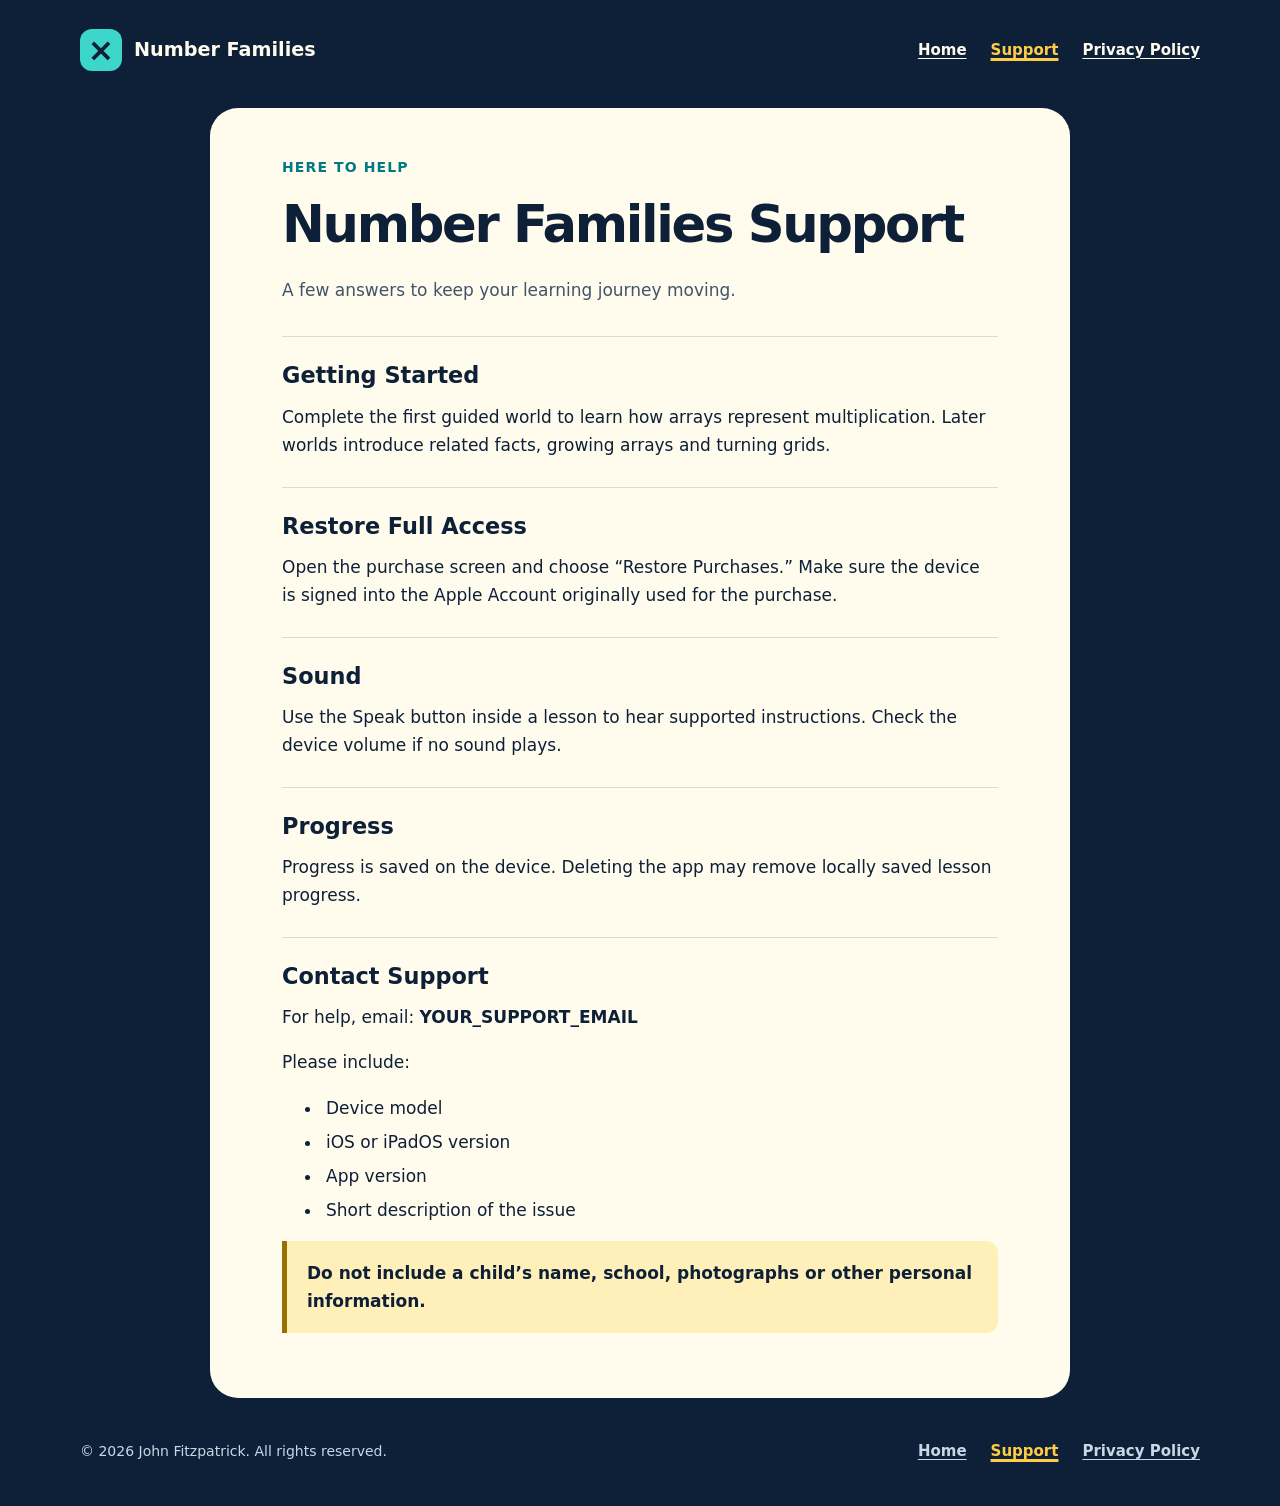
==== support.html @ db4ec95f "Add files via upload" ====
<!doctype html>
<html lang="en">
<head>
  <meta charset="utf-8">
  <meta name="viewport" content="width=device-width, initial-scale=1">
  <meta name="description" content="Getting started, restoring purchases, sound, progress and contact information for Number Families.">
  <title>Number Families Support</title>
  <link rel="stylesheet" href="styles.css">
  <link rel="icon" href="data:image/svg+xml,%3Csvg xmlns='http://www.w3.org/2000/svg' viewBox='0 0 32 32'%3E%3Crect width='32' height='32' rx='8' fill='%230d2038'/%3E%3Cpath d='M7 7h7v7H7zm11 0h7v7h-7zM7 18h7v7H7z' fill='%233dd6cb'/%3E%3Cpath d='M18 18h7v7h-7z' fill='%23ffcc45'/%3E%3C/svg%3E">
</head>
<body>
  <a class="skip-link" href="#main">Skip to content</a>
  <header class="site-header wrap">
    <a class="brand" href="index.html"><span class="brand-mark" aria-hidden="true">×</span> Number Families</a>
    <nav aria-label="Main navigation"><a href="index.html">Home</a><a href="support.html" aria-current="page">Support</a><a href="privacy.html">Privacy Policy</a></nav>
  </header>
  <main id="main" class="wrap" tabindex="-1">
    <article class="card document">
      <p class="eyebrow">Here to help</p>
      <h1>Number Families Support</h1>
      <p class="lead">A few answers to keep your learning journey moving.</p>
      <section><h2>Getting Started</h2><p>Complete the first guided world to learn how arrays represent multiplication. Later worlds introduce related facts, growing arrays and turning grids.</p></section>
      <section><h2>Restore Full Access</h2><p>Open the purchase screen and choose “Restore Purchases.” Make sure the device is signed into the Apple Account originally used for the purchase.</p></section>
      <section><h2>Sound</h2><p>Use the Speak button inside a lesson to hear supported instructions. Check the device volume if no sound plays.</p></section>
      <section><h2>Progress</h2><p>Progress is saved on the device. Deleting the app may remove locally saved lesson progress.</p></section>
      <section class="contact"><h2>Contact Support</h2><p>For help, email: <strong class="email-placeholder">YOUR_SUPPORT_EMAIL</strong></p><p>Please include:</p><ul><li>Device model</li><li>iOS or iPadOS version</li><li>App version</li><li>Short description of the issue</li></ul><p class="notice"><strong>Do not include a child’s name, school, photographs or other personal information.</strong></p></section>
    </article></main>
  <footer class="site-footer wrap">
    <p>© 2026 John Fitzpatrick. All rights reserved.</p>
    <nav aria-label="Footer navigation"><a href="index.html">Home</a><a href="support.html" aria-current="page">Support</a><a href="privacy.html">Privacy Policy</a></nav>
  </footer>
</body>
</html>
---- styles.css ----
/* Number Families: self-contained, no external assets or fonts. */
:root { color-scheme: light; --navy:#0d2038; --cream:#fffbed; --teal:#007a83; --turquoise:#3dd6cb; --yellow:#ffcc45; --muted:#42546a; }
* { box-sizing:border-box; }
body { margin:0; background:var(--navy); color:var(--cream); font-family:ui-rounded,"SF Pro Rounded",system-ui,-apple-system,BlinkMacSystemFont,"Segoe UI",sans-serif; font-size:1.0625rem; line-height:1.65; }
.wrap { width:min(1120px,calc(100% - 48px)); margin-inline:auto; }
a { color:inherit; text-underline-offset:.22em; }
a:hover { text-decoration-thickness:2px; }
a:focus-visible { outline:3px solid var(--yellow); outline-offset:5px; border-radius:4px; }
.card a:focus-visible { outline-color:var(--teal); }
.skip-link { position:absolute; top:8px; left:16px; z-index:5; padding:12px 20px; background:var(--yellow); color:var(--navy); transform:translateY(-160%); }
.skip-link:focus { transform:translateY(0); }
.site-header { display:flex; align-items:center; justify-content:space-between; gap:24px; padding-block:28px 36px; }
.brand { display:inline-flex; align-items:center; gap:12px; font-weight:800; font-size:1.2rem; text-decoration:none; }
.brand-mark { display:grid; place-items:center; background:var(--turquoise); color:var(--navy); width:42px; height:42px; border-radius:12px; font-size:2rem; flex-shrink:0; line-height:1; }
nav { display:flex; flex-wrap:wrap; gap:8px 24px; }
nav a { display:inline-flex; align-items:center; min-height:44px; font-weight:600; font-size:.9375rem; }
nav a[aria-current="page"] { color:var(--yellow); text-decoration-thickness:3px; }
.card { background:var(--cream); color:var(--navy); border-radius:28px; }
.hero { display:grid; grid-template-columns:1.2fr 1fr; gap:48px; align-items:center; padding:60px 48px; border-top:6px solid var(--yellow); }
.eyebrow { margin:0 0 18px; color:var(--teal); font-weight:800; font-size:.875rem; letter-spacing:.08em; text-transform:uppercase; }
h1 { font-size:clamp(2.2rem,5vw,3.8rem); line-height:1.08; letter-spacing:-.045em; margin:0 0 24px; overflow-wrap:break-word; }
.tagline { font-size:clamp(1.4rem,2.7vw,1.9rem); line-height:1.35; font-weight:700; margin:0 0 24px; }
.intro { color:var(--muted); margin:0; }
.actions { display:flex; flex-wrap:wrap; gap:12px; margin-top:32px; }
.button { min-height:48px; padding:12px 24px; border-radius:12px; font-weight:750; text-decoration:none; display:inline-flex; align-items:center; justify-content:center; gap:24px; border:2px solid var(--teal); }
.primary { background:var(--teal); color:white; }
.secondary { color:var(--teal); }
.button:hover { box-shadow:0 0 0 2px var(--teal); }
.math-art { background:#e1f2e9; border-radius:22px; padding:32px; transform:rotate(2deg); }
.art-label { display:block; color:var(--muted); font-weight:650; font-size:1rem; line-height:1.5; margin-bottom:28px; }
.array { display:grid; grid-template-columns:repeat(5,minmax(0,1fr)); gap:6px; }
.array span { aspect-ratio:1; background:var(--teal); border-radius:7px; }
.array span:nth-child(n+11) { background:var(--yellow); border:2px solid #94700b; }
.equation { font-size:clamp(1.4rem,3vw,2.4rem); font-weight:850; text-align:center; margin:24px 0 0; }
.equation span { background:var(--yellow); padding:2px 10px; border-radius:10px; }
.features { display:grid; grid-template-columns:repeat(3,minmax(0,1fr)); gap:24px; padding:36px 12px; }
.feature { position:relative; padding-left:24px; }
.feature-dot { position:absolute; left:0; top:12px; width:9px; height:9px; background:var(--yellow); border-radius:3px; }
.feature h2 { margin:0; font-size:1.1rem; }
.feature p { margin:4px 0 0; font-size:.95rem; color:#c7d7e5; }
.document { max-width:860px; margin-inline:auto; padding:48px clamp(24px,6vw,72px); }
.document h1 { font-size:clamp(2rem,4.5vw,3.2rem); }
.lead { color:var(--muted); margin:0 0 32px; }
.document section { border-top:1px solid #d6dcd3; padding-top:24px; margin-top:28px; }
h2 { font-size:1.4rem; line-height:1.3; margin:0 0 12px; }
.document p { margin-top:0; }
.document a { color:var(--teal); font-weight:650; }
.document li { padding-left:4px; margin-bottom:6px; }
.notice { padding:18px 20px; border-left:5px solid #997000; background:#fff0ba; border-radius:0 12px 12px 0; }
.email-placeholder { overflow-wrap:anywhere; }
.site-footer { display:flex; flex-wrap:wrap; justify-content:space-between; align-items:center; gap:12px 28px; padding-block:32px; color:#c7d7e5; font-size:.875rem; }
.site-footer p { margin:0; }
@media (max-width:760px) { .site-header { align-items:flex-start; flex-direction:column; gap:12px; padding-block:24px; } .hero { grid-template-columns:1fr; padding:32px 24px; gap:32px; } .math-art { width:min(100%,360px); justify-self:center; transform:none; } .features { grid-template-columns:1fr; gap:22px; } .document { padding:32px 24px; } }
@media (max-width:380px) { .wrap { width:calc(100% - 28px); } nav { gap:4px 16px; } .actions { flex-direction:column; } .math-art { padding:22px; } .hero,.document { padding-inline:20px; } }
@media print { body { background:white; color:black; } .site-header,.site-footer,.actions,.skip-link { display:none; } .wrap { width:100%; } .card { padding:0; border:0; } .document { max-width:none; } }
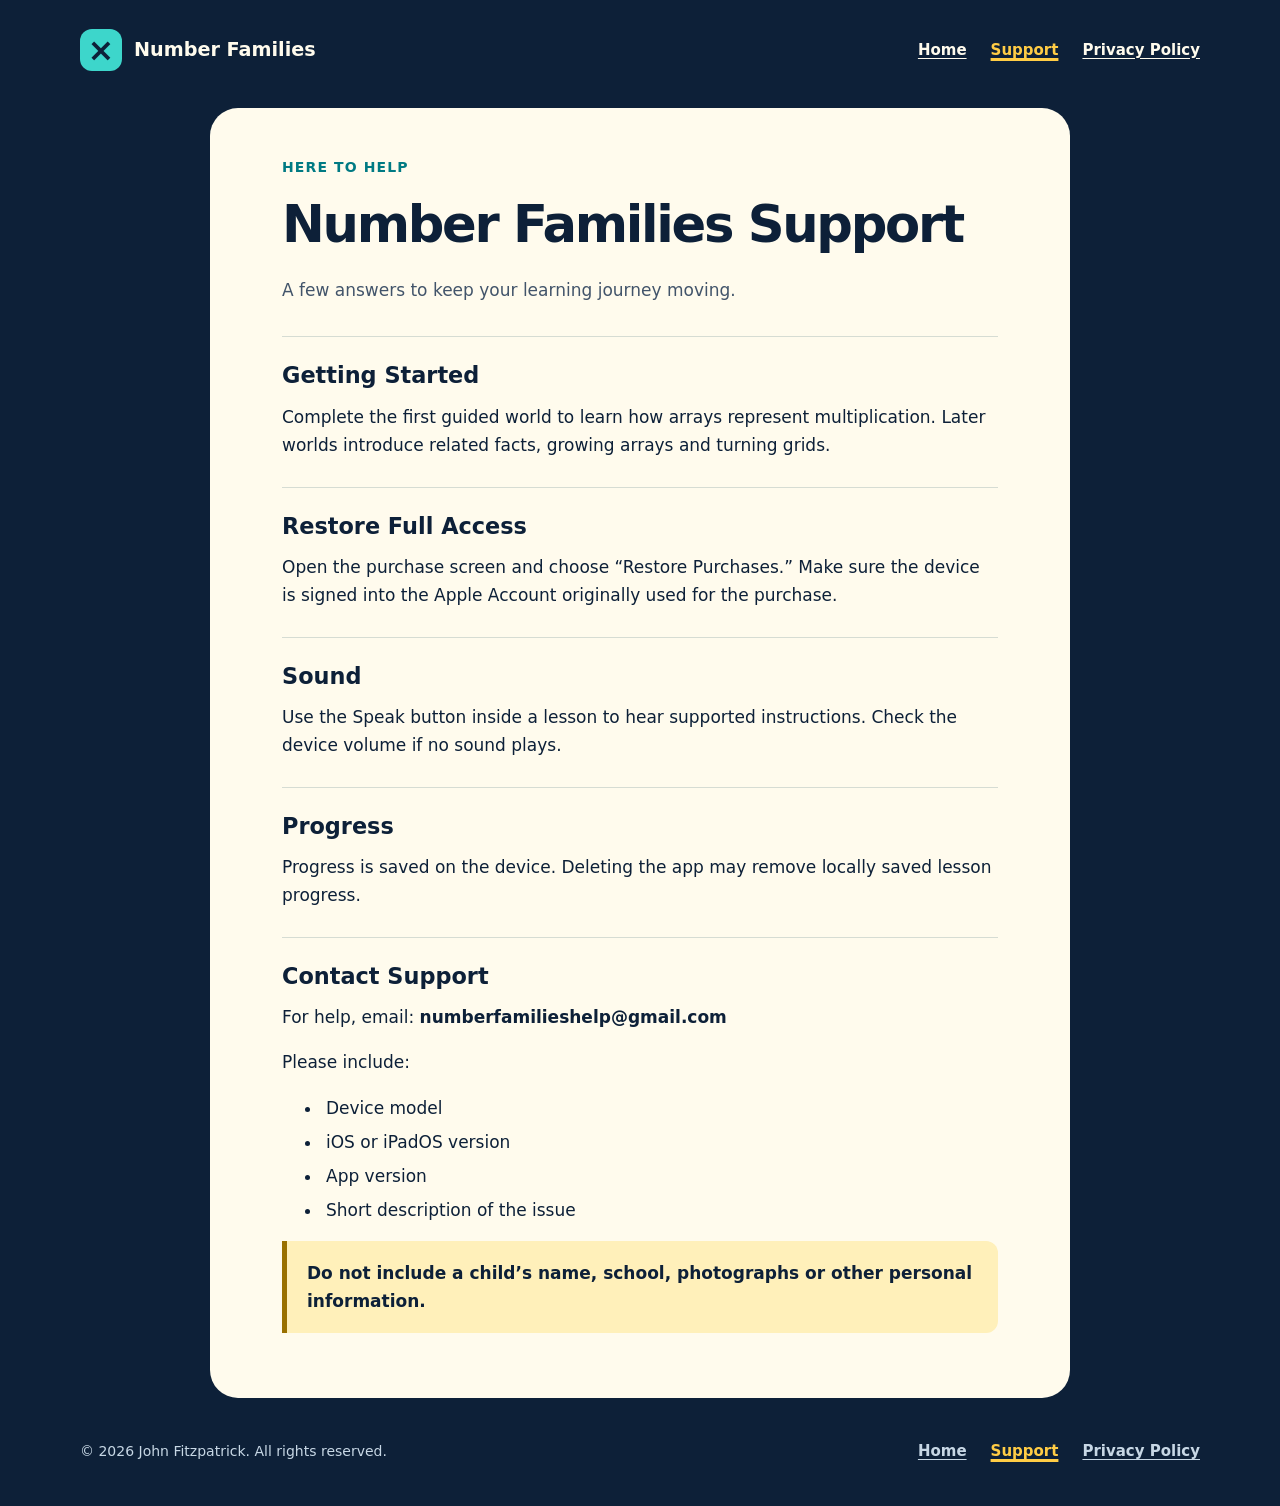
==== commit 18b31947: "Update support email in contact section" ====
--- a/support.html
+++ b/support.html
@@ -23,7 +23,7 @@
       <section><h2>Restore Full Access</h2><p>Open the purchase screen and choose “Restore Purchases.” Make sure the device is signed into the Apple Account originally used for the purchase.</p></section>
       <section><h2>Sound</h2><p>Use the Speak button inside a lesson to hear supported instructions. Check the device volume if no sound plays.</p></section>
       <section><h2>Progress</h2><p>Progress is saved on the device. Deleting the app may remove locally saved lesson progress.</p></section>
-      <section class="contact"><h2>Contact Support</h2><p>For help, email: <strong class="email-placeholder">YOUR_SUPPORT_EMAIL</strong></p><p>Please include:</p><ul><li>Device model</li><li>iOS or iPadOS version</li><li>App version</li><li>Short description of the issue</li></ul><p class="notice"><strong>Do not include a child’s name, school, photographs or other personal information.</strong></p></section>
+      <section class="contact"><h2>Contact Support</h2><p>For help, email: <strong class="numberfamilieshelp@gmail.com">numberfamilieshelp@gmail.com</strong></p><p>Please include:</p><ul><li>Device model</li><li>iOS or iPadOS version</li><li>App version</li><li>Short description of the issue</li></ul><p class="notice"><strong>Do not include a child’s name, school, photographs or other personal information.</strong></p></section>
     </article></main>
   <footer class="site-footer wrap">
     <p>© 2026 John Fitzpatrick. All rights reserved.</p>
